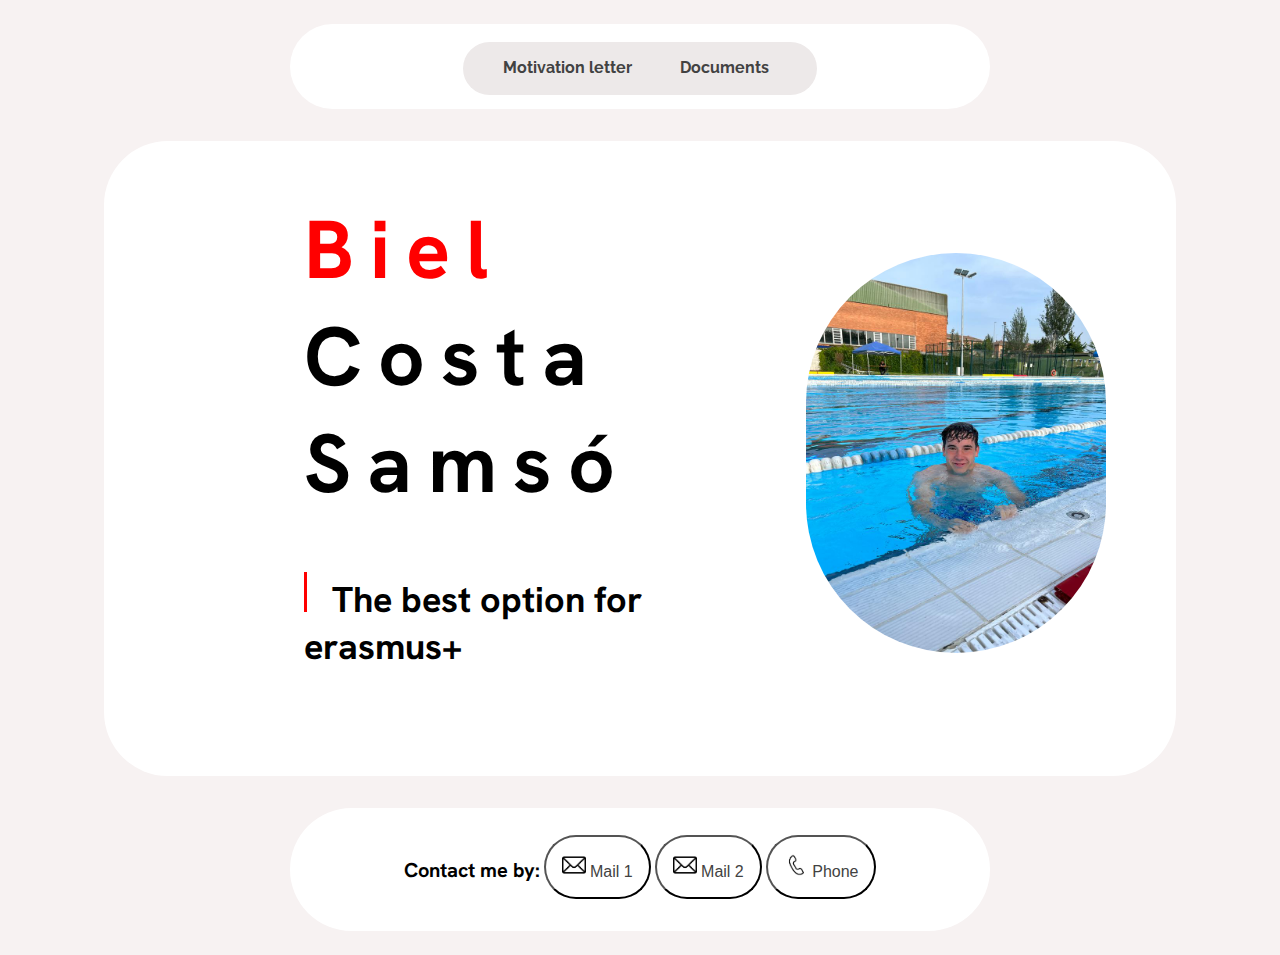
==== index.html @ 6dfe7e1c "new file:   Notes Biel 4t final.pdf 	modified:   docs.css 	modified:   docs.html 	modified:   global" ====
<!DOCTYPE html>
<html lang="en">
<head>
    <meta charset="UTF-8">
    <meta name="viewport" content="width=device-width, initial-scale=1.0">
    <title>Document</title>
    <link rel="stylesheet" href="index.css">
    <link rel="stylesheet" href="global.css">
    <link rel="stylesheet" href="https://fonts.googleapis.com/css?family=Sofia">
</head>
<body>
    <div class="ordre">
        <div class="shadow">
            <nav>
                <div class="bar">
                    <ul>
                        <li><a id="primer"href="/m_leter.html">Motivation letter</a></li>
                        <li><a id="segon" href="/docs.html">Documents</a></li>
                    </ul>
                </div>
            </nav>
        </div>
        <header>
            <div class="box_nom">
                <div class="tituls"><h1>
                    <span style="color: var(--name)">Biel</span><br>
                    <span>Costa</span><br>
                    <span>Samsó</span></h1>
                    <div class="subitle">
                        <h3><span></span>
                            The best option for erasmus+</h3>
                    </div>
                </div>
                <div class="png">
                    <img src="wp.jpg" alt="avatar/foto">
                </div>
            </div>

            <!--        <h3>This is the site that i creatyed for the erasmus motivation leter.</h3>
            <p>in this web page as you can see is to tell yo in a better way that T'm a very good option to choise</p>-->

        </header>
        <footer>
            <div class="contact">
                <h2>Contact me by:</h2>
                <button id="mail1" onclick="copiarAlPortapapeles('email1')"><img src="/mailLogo.png" alt=""> Mail 1</button><p hidden id="email1">bielcostasamso@insalba.cat</p>
                <button onclick="copiarAlPortapapeles('email2')" id="mail2"><img alt="" src="/mailLogo.png"> Mail 2</button><p hidden id="email2">bcostasamso@insalba.cat</p>
                <button onclick="copiarAlPortapapeles('phone')"  id="tel"><img src="/telLogo.png" alt=""> Phone</button><p hidden id="phone">644346495</p>
            </div>    
        </footer>
        <script src="scripts.js"></script>
    </div>
</body>
</html>
---- index.css ----
@import url('https://fonts.googleapis.com/css2?family=Hanken+Grotesk:wght@300;700&display=swap');
:root{
    --fons_header: url(/ftoprova.png);
}
header {
    background-image: --fons_header;
    background-repeat: no-repeat;
    background-attachment: unset;
    margin-right: 6em;
    margin-bottom: 1em;
    margin-left: 6em;
}
h1, h3{
    font-family: 'Hanken Grotesk', sans-serif;
}
h1 {
    font-size: 82px;
}
.subitle span{
    display: inline-block;
    margin-right: 1rem;
    height: 40px;
    width: 3px;
    background-color: var(--name);
}
h3{
    font-size: 36px;
}
.box_nom{
    display: flex;
    margin-right: 70px;
    margin-bottom: 70px;
    margin-left: 200px;
}

h1 span{
    letter-spacing: 1rem;
}
.png img{
    width: 300px;
    height: unset;
    margin-left: 10em;
    margin-top: 7em;
    border-radius: 999px;
}
---- global.css ----
@import url('https://fonts.googleapis.com/css2?family=Hanken+Grotesk:wght@300&display=swap');
@import url('https://fonts.googleapis.com/css2?family=Hanken+Grotesk:wght@300;700&family=Raleway&display=swap');
:root {
    --onyx: #424242ff;
    --coffee: #7e5841ff;
    --brown-sugar: #b96d40ff;
    --celadon: #EDE9E9;
    --fons_div: #ffffff;
    --sunset: #ffcf9cff;
    --name: red;
    --fons: #F7F2F2;
    --text-size-s: 16px;
    --box-shadow-transition: box-shadow 0.2s ease-out 0s;
    --box-shadow-button: #f0f2f8 0px 0px 0px 2px;

}
body{
    display: block;
    position: relative;
    background-color: var(--fons);

}
.ordre{
    display: flex;
    flex-direction: column;
    width: 100%;
    align-content: center;
    align-items: center;
    justify-content: flex-end; 
}
.shadow{
    top: 0px;
    align-items: center;
    width: 700px;
    
}
.shadow, header, footer{
    background-color: var(--fons_div);
    border-radius: 64px;
    margin-top: 1em;
    margin-bottom: 1em;
}

nav{
    display: flex;
    justify-content: center;
    width: auto;
    height: 4em;
    padding-bottom: 2%;
    padding-top: 1%;

}

.bar{
    display: inline-block;
    margin-top: 0.7em;
    border-radius: 30px;
    background-color: var(--celadon);
}

ul {
    display: flex;
    grid-template-rows: 2em;
    flex-wrap: nowrap;
    flex-direction: row;
    justify-content: space-around;

}
li {
    list-style: none;

}
nav a {
    color: var(--onyx);
    cursor: pointer;
    text-decoration-line: none;
    font-family: 'Hanken Grotesk', sans-serif;
    font-family: 'Raleway', sans-serif;
    font-size: var(--text-size-s);
    font-weight: bolder;
}
#segon{
    margin-left: 3em;
    margin-right: 3em;
}


footer{
    width: 700px;
    display: flex;
    justify-content: center;

}
footer button img{
    width: 24px;
    height: 24px;
    fill: none;
    stroke: var(--text-color);
    stroke-width: 2;
    stroke-linecap: round;
    stroke-linejoin: round;

}
.contact{
    color: var(--onyx);
    background-color: var(--fons_div);
    border-radius: 64px;
    margin-top: 1em;
    margin-bottom: 1em;;
    padding: 1em;
    display: inline-block;
    margin-top: 0.7em;
    font-family:'Hanken Grotesk';
}
.contact h2{
    display: inline;
    color: #000000;
    font-size: 20px;

}

.contact button{
    color: var(--onyx);
    font-size: var(--text-size-s);
    background-color: var(--card-background-color);
    padding: 1rem;
    border-radius: 64px;
    cursor: pointer;
    transition: var(--box-shadow-transition);
}
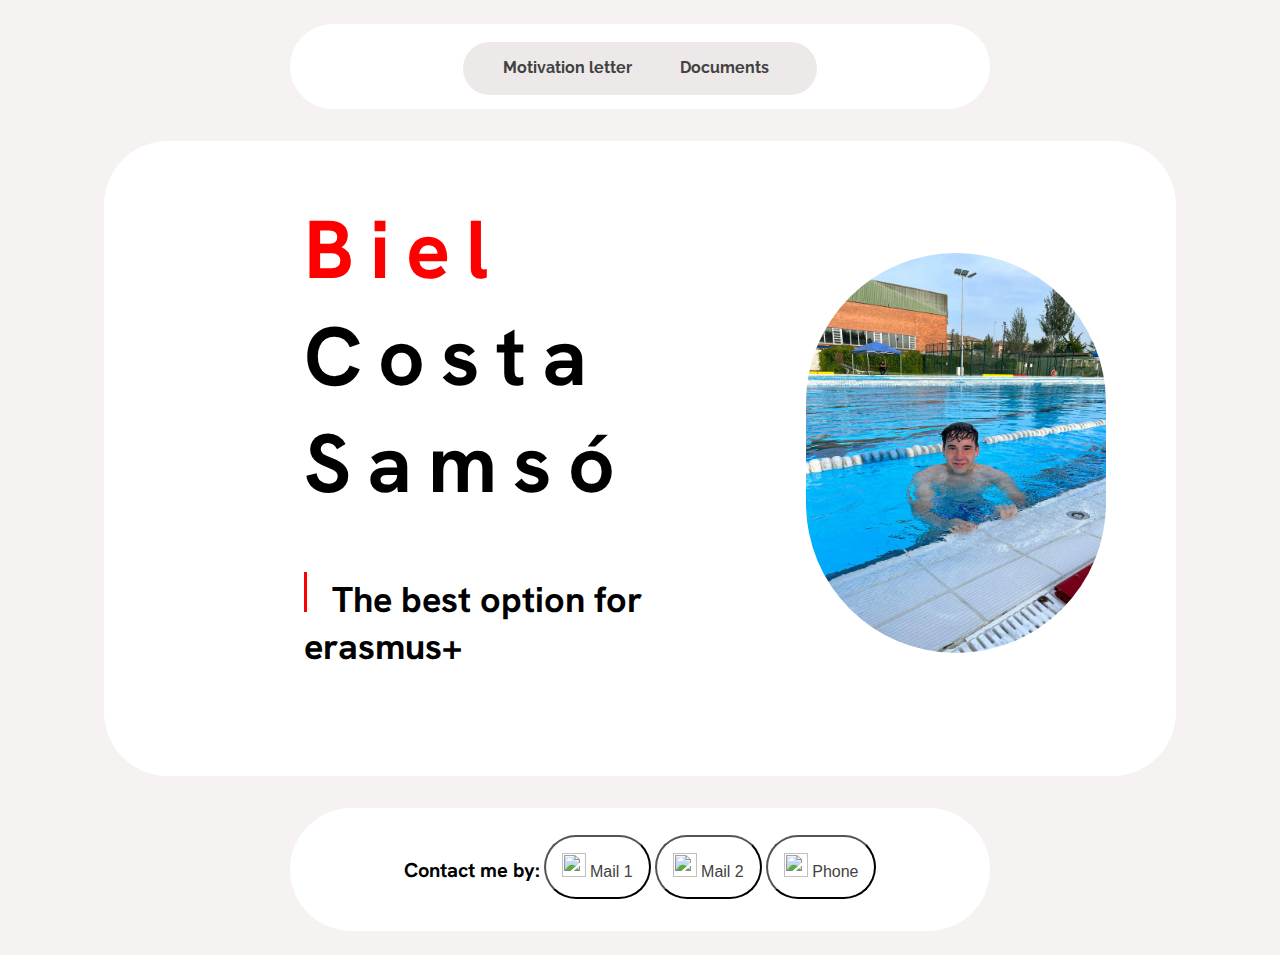
==== commit 07e45856: "modified:   docs.html 	modified:   m_leter.html" ====
--- a/index.html
+++ b/index.html
@@ -14,8 +14,8 @@
             <nav>
                 <div class="bar">
                     <ul>
-                        <li><a id="primer"href="/m_leter.html">Motivation letter</a></li>
-                        <li><a id="segon" href="/docs.html">Documents</a></li>
+                        <li><a id="primer"href="/erasmus/m_leter">Motivation letter</a></li>
+                        <li><a id="segon" href="/erasmus/docs">Documents</a></li>
                     </ul>
                 </div>
             </nav>
@@ -43,9 +43,9 @@
         <footer>
             <div class="contact">
                 <h2>Contact me by:</h2>
-                <button id="mail1" onclick="copiarAlPortapapeles('email1')"><img src="/mailLogo.png" alt=""> Mail 1</button><p hidden id="email1">bielcostasamso@insalba.cat</p>
-                <button onclick="copiarAlPortapapeles('email2')" id="mail2"><img alt="" src="/mailLogo.png"> Mail 2</button><p hidden id="email2">bcostasamso@insalba.cat</p>
-                <button onclick="copiarAlPortapapeles('phone')"  id="tel"><img src="/telLogo.png" alt=""> Phone</button><p hidden id="phone">644346495</p>
+                <button id="mail1" onclick="copiarAlPortapapeles('email1')"><img src="/erasmus/mailLogo.png" alt=""> Mail 1</button><p hidden id="email1">bielcostasamso@insalba.cat</p>
+                <button onclick="copiarAlPortapapeles('email2')" id="mail2"><img alt="" src="/erasmus/mailLogo.png"> Mail 2</button><p hidden id="email2">bcostasamso@insalba.cat</p>
+                <button onclick="copiarAlPortapapeles('phone')"  id="tel"><img src="/erasmus/telLogo.png" alt=""> Phone</button><p hidden id="phone">644346495</p>
             </div>    
         </footer>
         <script src="scripts.js"></script>
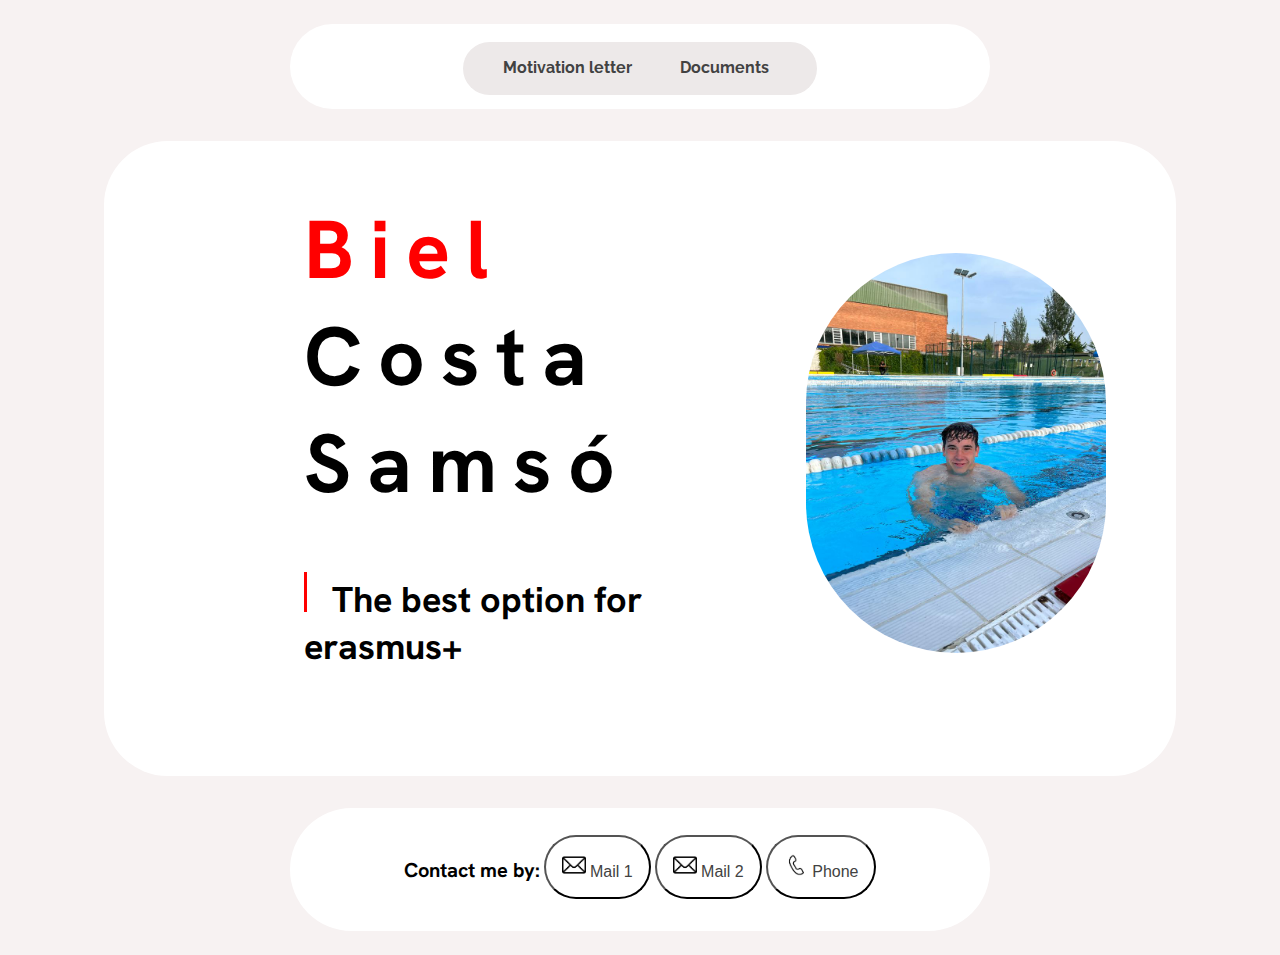
==== commit d3ad7094: "modified:   docs.html 	modified:   index.html 	modified:   m_leter.css 	modified:   m_leter.html" ====
--- a/index.html
+++ b/index.html
@@ -14,8 +14,8 @@
             <nav>
                 <div class="bar">
                     <ul>
-                        <li><a id="primer"href="/erasmus/m_leter">Motivation letter</a></li>
-                        <li><a id="segon" href="/erasmus/docs">Documents</a></li>
+                        <li><a id="primer"href="m_leter">Motivation letter</a></li>
+                        <li><a id="segon" href="docs">Documents</a></li>
                     </ul>
                 </div>
             </nav>
@@ -43,9 +43,9 @@
         <footer>
             <div class="contact">
                 <h2>Contact me by:</h2>
-                <button id="mail1" onclick="copiarAlPortapapeles('email1')"><img src="/erasmus/mailLogo.png" alt=""> Mail 1</button><p hidden id="email1">bielcostasamso@insalba.cat</p>
-                <button onclick="copiarAlPortapapeles('email2')" id="mail2"><img alt="" src="/erasmus/mailLogo.png"> Mail 2</button><p hidden id="email2">bcostasamso@insalba.cat</p>
-                <button onclick="copiarAlPortapapeles('phone')"  id="tel"><img src="/erasmus/telLogo.png" alt=""> Phone</button><p hidden id="phone">644346495</p>
+                <button id="mail1" onclick="copiarAlPortapapeles('email1')"><img src="mailLogo.png" alt=""> Mail 1</button><p hidden id="email1">bielcostasamso@insalba.cat</p>
+                <button onclick="copiarAlPortapapeles('email2')" id="mail2"><img alt="" src="mailLogo.png"> Mail 2</button><p hidden id="email2">bcostasamso@insalba.cat</p>
+                <button onclick="copiarAlPortapapeles('phone')"  id="tel"><img src="telLogo.png" alt=""> Phone</button><p hidden id="phone">644346495</p>
             </div>    
         </footer>
         <script src="scripts.js"></script>
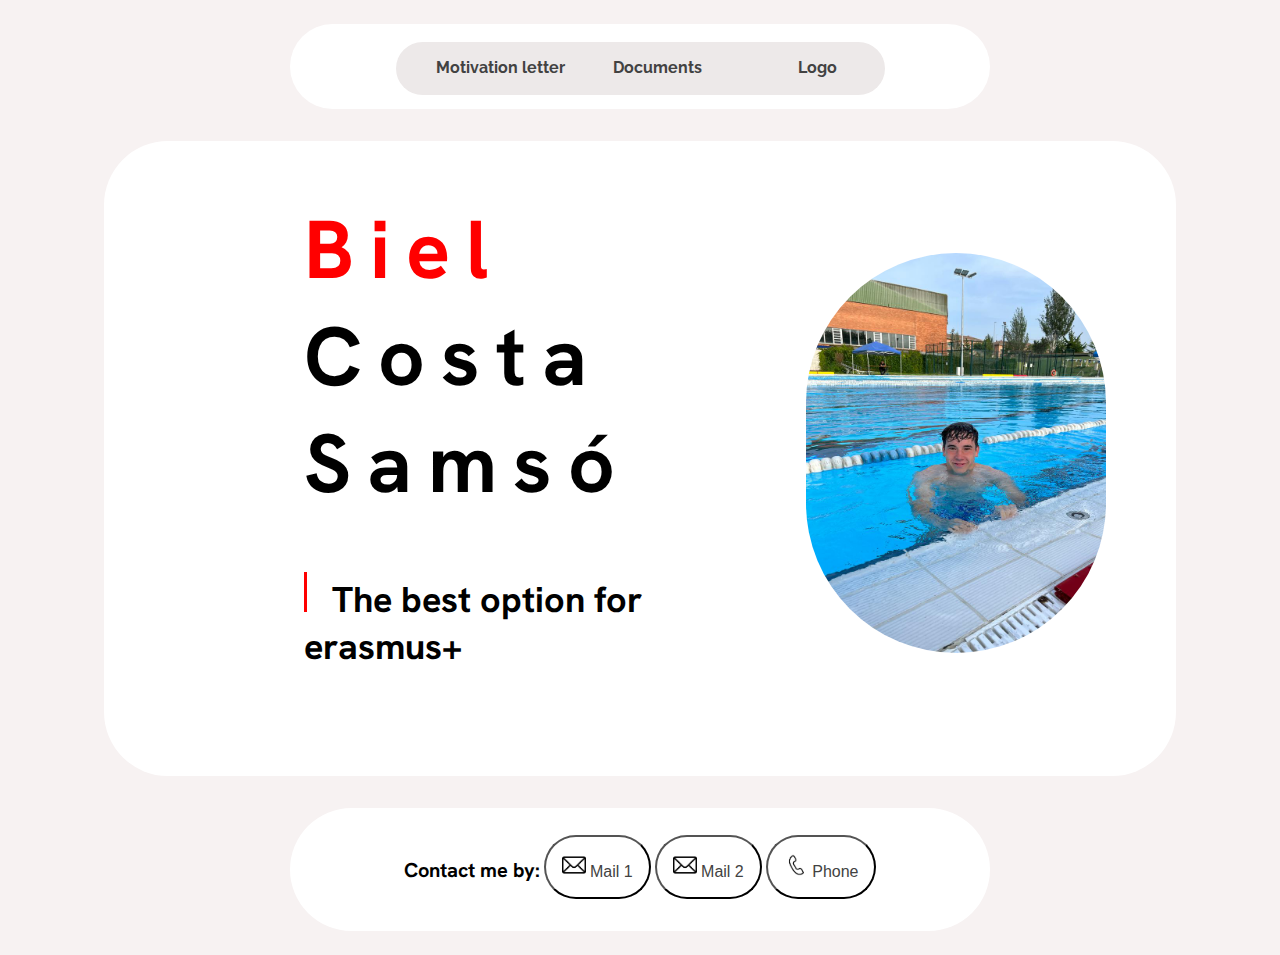
==== commit 5e32757a: "modified:   docs.html 	modified:   index.html 	new file:   logo.html 	new file:   logotip_insti_fet." ====
--- a/index.html
+++ b/index.html
@@ -3,7 +3,7 @@
 <head>
     <meta charset="UTF-8">
     <meta name="viewport" content="width=device-width, initial-scale=1.0">
-    <title>Document</title>
+    <title>Erasmus - Biel Costa Samsó</title>
     <link rel="stylesheet" href="index.css">
     <link rel="stylesheet" href="global.css">
     <link rel="stylesheet" href="https://fonts.googleapis.com/css?family=Sofia">
@@ -16,6 +16,7 @@
                     <ul>
                         <li><a id="primer"href="m_leter">Motivation letter</a></li>
                         <li><a id="segon" href="docs">Documents</a></li>
+                        <li><a id="segon"href="logo">Logo</a></li>
                     </ul>
                 </div>
             </nav>
--- a/global.css
+++ b/global.css
@@ -12,7 +12,7 @@
     --text-size-s: 16px;
     --box-shadow-transition: box-shadow 0.2s ease-out 0s;
     --box-shadow-button: #f0f2f8 0px 0px 0px 2px;
-
+    --aaaa: rgb(255, 35, 35);
 }
 body{
     display: block;
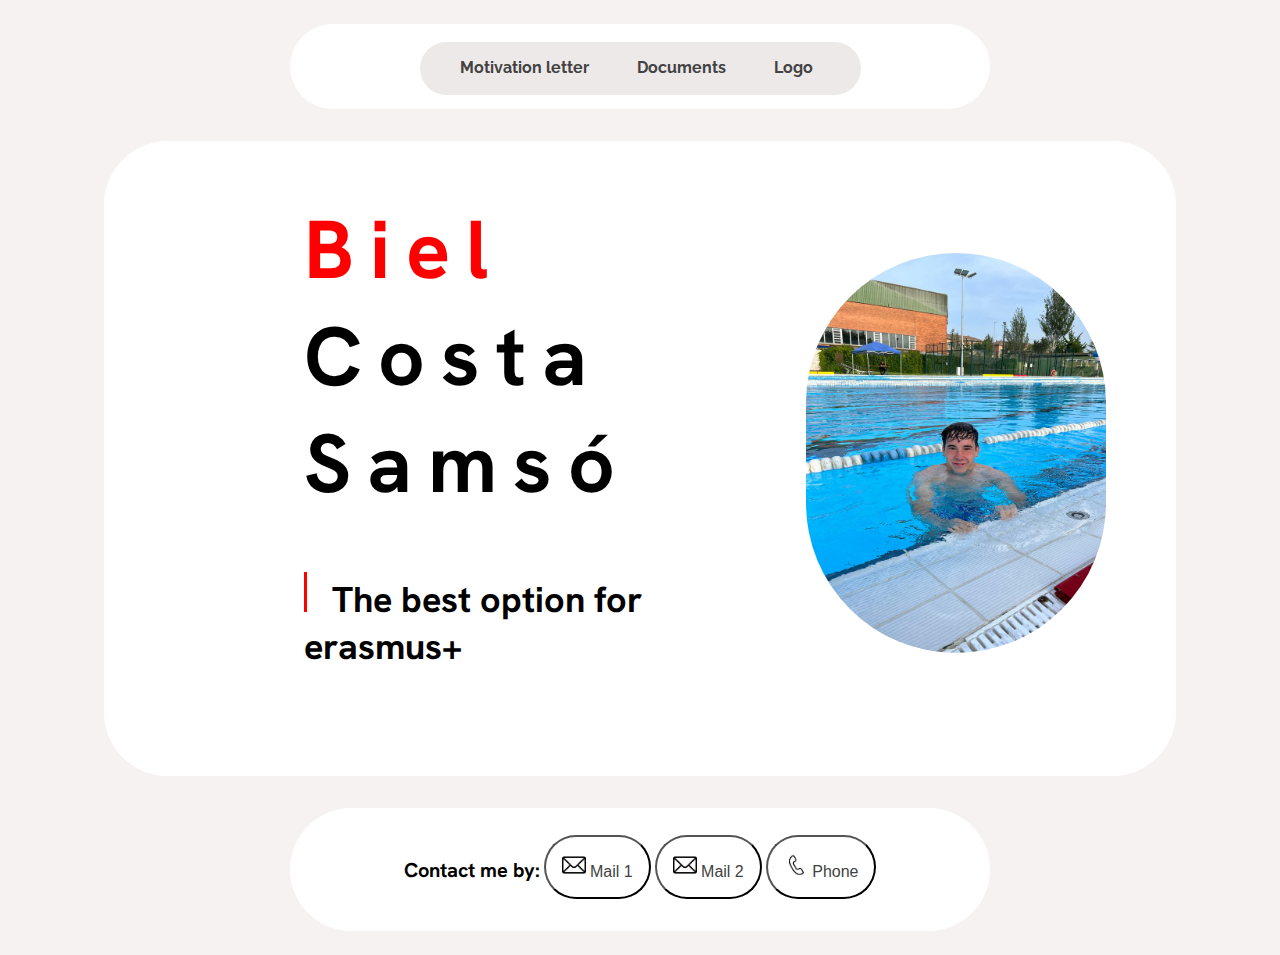
==== commit fff3aa9f: "Update index.html" ====
--- a/index.html
+++ b/index.html
@@ -16,7 +16,7 @@
                     <ul>
                         <li><a id="primer"href="m_leter">Motivation letter</a></li>
                         <li><a id="segon" href="docs">Documents</a></li>
-                        <li><a id="segon"href="logo">Logo</a></li>
+                        <li><a id="tercer"href="logo">Logo</a></li>
                     </ul>
                 </div>
             </nav>
--- a/global.css
+++ b/global.css
@@ -79,7 +79,11 @@
     font-size: var(--text-size-s);
     font-weight: bolder;
 }
+
 #segon{
+    margin-left: 3em;
+}
+#tercer{
     margin-left: 3em;
     margin-right: 3em;
 }
